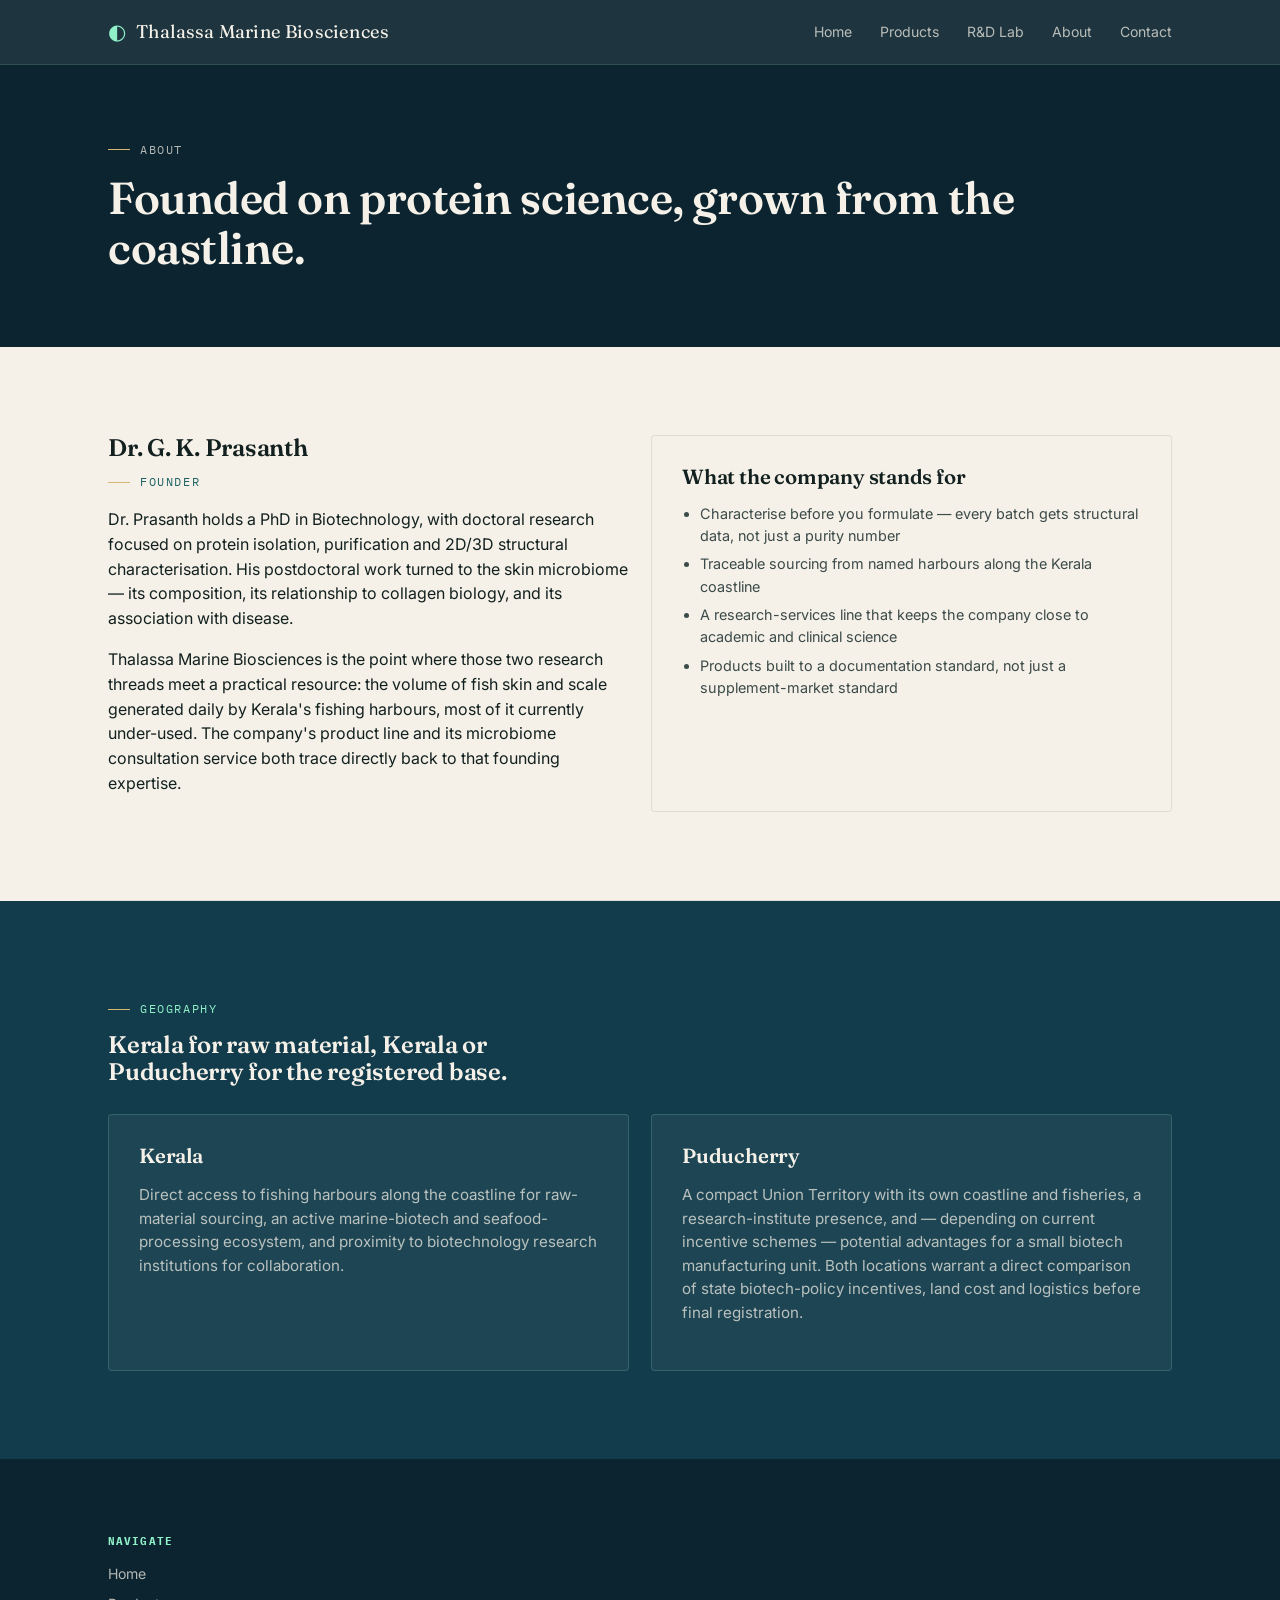
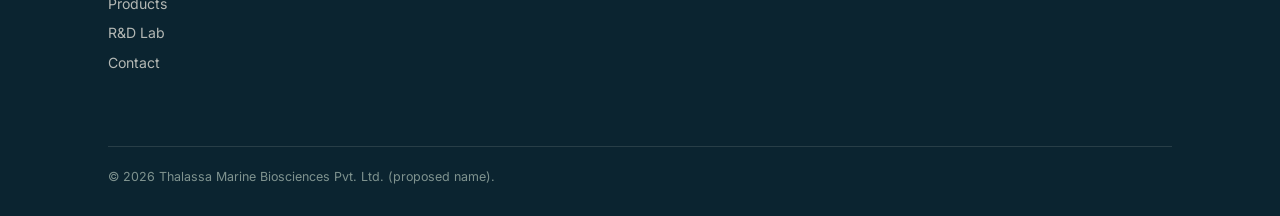
==== about.html @ 976c24a6 "Add files via upload" ====
<!DOCTYPE html>
<html lang="en">
<head>
<meta charset="UTF-8">
<meta name="viewport" content="width=device-width, initial-scale=1.0">
<title>About — Thalassa Marine Biosciences</title>
<link href="https://fonts.googleapis.com/css2?family=Fraunces:opsz,wght@9..144,500;9..144,600&family=Inter:wght@400;500;600&family=IBM+Plex+Mono:wght@400;500&display=swap" rel="stylesheet">
<link rel="stylesheet" href="styles.css">
</head>
<body>

<header class="site">
  <nav class="wrap">
    <a href="index.html" class="brand"><span class="mark">◐</span> Thalassa Marine Biosciences</a>
    <ul>
      <li><a href="index.html">Home</a></li>
      <li><a href="products.html">Products</a></li>
      <li><a href="research.html">R&amp;D Lab</a></li>
      <li><a href="about.html">About</a></li>
      <li><a href="contact.html">Contact</a></li>
    </ul>
  </nav>
</header>

<section class="page-hero">
  <div class="wrap">
    <p class="eyebrow">About</p>
    <h1>Founded on protein science, grown from the coastline.</h1>
  </div>
</section>

<section>
  <div class="wrap">
    <div class="grid cols-2">
      <div>
        <h2 style="max-width:20ch;">Dr. G. K. Prasanth</h2>
        <p class="eyebrow">Founder</p>
        <p>Dr. Prasanth holds a PhD in Biotechnology, with doctoral research focused on protein isolation, purification and 2D/3D structural characterisation. His postdoctoral work turned to the skin microbiome — its composition, its relationship to collagen biology, and its association with disease.</p>
        <p>Thalassa Marine Biosciences is the point where those two research threads meet a practical resource: the volume of fish skin and scale generated daily by Kerala's fishing harbours, most of it currently under-used. The company's product line and its microbiome consultation service both trace directly back to that founding expertise.</p>
      </div>
      <div class="card">
        <h3>What the company stands for</h3>
        <ul>
          <li>Characterise before you formulate — every batch gets structural data, not just a purity number</li>
          <li>Traceable sourcing from named harbours along the Kerala coastline</li>
          <li>A research-services line that keeps the company close to academic and clinical science</li>
          <li>Products built to a documentation standard, not just a supplement-market standard</li>
        </ul>
      </div>
    </div>
  </div>
</section>

<div class="divider"></div>

<section class="section-dark">
  <div class="wrap">
    <p class="eyebrow">Geography</p>
    <h2 style="max-width:26ch;">Kerala for raw material, Kerala or Puducherry for the registered base.</h2>
    <div class="grid cols-2" style="margin-top:28px;">
      <div class="card on-dark">
        <h3>Kerala</h3>
        <p>Direct access to fishing harbours along the coastline for raw-material sourcing, an active marine-biotech and seafood-processing ecosystem, and proximity to biotechnology research institutions for collaboration.</p>
      </div>
      <div class="card on-dark">
        <h3>Puducherry</h3>
        <p>A compact Union Territory with its own coastline and fisheries, a research-institute presence, and — depending on current incentive schemes — potential advantages for a small biotech manufacturing unit. Both locations warrant a direct comparison of state biotech-policy incentives, land cost and logistics before final registration.</p>
      </div>
    </div>
  </div>
</section>

<footer class="site">
  <div class="wrap">
    <div class="cols">
      <div>
        <h5>Navigate</h5>
        <ul>
          <li><a href="index.html">Home</a></li>
          <li><a href="products.html">Products</a></li>
          <li><a href="research.html">R&amp;D Lab</a></li>
          <li><a href="contact.html">Contact</a></li>
        </ul>
      </div>
    </div>
    <div class="fine">© 2026 Thalassa Marine Biosciences Pvt. Ltd. (proposed name).</div>
  </div>
</footer>

</body>
</html>
---- styles.css ----
/* =========================================================
   THALASSA MARINE BIOSCIENCES — design tokens
   Palette: deep ocean ink, marine teal, bioluminescent glow,
   Kerala coir/sand gold, warm parchment paper.
   ========================================================= */

:root{
  --ink:        #0B2430;   /* deep ocean background */
  --depth:      #123B4C;   /* secondary dark panel */
  --teal:       #2C8C90;   /* primary marine accent */
  --teal-dim:   #1E6266;
  --glow:       #8FF0C8;   /* bioluminescent signature accent */
  --sand:       #D7B872;   /* Kerala coir / sand gold, used sparingly */
  --paper:      #F5F1E8;   /* warm parchment, light sections */
  --paper-dim:  #EAE4D4;
  --ink-text:   #12201F;
  --mist:       rgba(245,241,232,0.72);

  --serif: "Fraunces", "Iowan Old Style", Georgia, serif;
  --sans:  "Inter", "Segoe UI", Helvetica, Arial, sans-serif;
  --mono:  "IBM Plex Mono", "SFMono-Regular", Consolas, monospace;

  --max: 1120px;
}

*{ box-sizing: border-box; }
html{ scroll-behavior: smooth; }
body{
  margin:0;
  background: var(--paper);
  color: var(--ink-text);
  font-family: var(--sans);
  line-height: 1.55;
  -webkit-font-smoothing: antialiased;
}

img{ max-width:100%; display:block; }
a{ color: inherit; text-decoration: none; }

.wrap{ max-width: var(--max); margin: 0 auto; padding: 0 28px; }

h1,h2,h3,h4{
  font-family: var(--serif);
  font-weight: 600;
  line-height: 1.12;
  letter-spacing: -0.01em;
  margin: 0 0 0.4em;
}

.eyebrow{
  font-family: var(--mono);
  font-size: 0.72rem;
  letter-spacing: 0.14em;
  text-transform: uppercase;
  color: var(--teal-dim);
  display:flex; align-items:center; gap:10px;
  margin-bottom: 14px;
}
.eyebrow::before{
  content:"";
  width: 22px; height: 1px;
  background: var(--sand);
}

/* ---------- Nav ---------- */
header.site{
  position: sticky; top:0; z-index: 50;
  background: rgba(11,36,48,0.92);
  backdrop-filter: blur(6px);
  border-bottom: 1px solid rgba(143,240,200,0.15);
}
nav.wrap{
  display:flex; align-items:center; justify-content:space-between;
  padding: 16px 28px;
}
.brand{
  display:flex; align-items:center; gap:10px;
  font-family: var(--serif); font-size: 1.15rem; color: var(--paper);
  letter-spacing: 0.01em;
}
.brand .mark{ color: var(--glow); font-size:1.3rem; }
nav.wrap ul{
  list-style:none; display:flex; gap: 28px; margin:0; padding:0;
  font-size: 0.88rem; color: var(--mist);
}
nav.wrap ul a:hover{ color: var(--glow); }
.nav-toggle{ display:none; }

/* ---------- Hero ---------- */
.hero{
  position: relative;
  background: radial-gradient(120% 160% at 15% 0%, #163F51 0%, var(--ink) 55%, #081821 100%);
  color: var(--paper);
  overflow: hidden;
  padding: 96px 0 120px;
}
.hero .wrap{ position:relative; z-index:2; }
.hero h1{
  font-size: clamp(2.4rem, 5vw, 4rem);
  max-width: 15ch;
  color: var(--paper);
}
.hero h1 em{ font-style:normal; color: var(--glow); }
.hero p.lede{
  max-width: 56ch;
  font-size: 1.12rem;
  color: var(--mist);
  margin-bottom: 32px;
}
.cta-row{ display:flex; gap:14px; flex-wrap:wrap; }
.btn{
  display:inline-block;
  padding: 13px 26px;
  border-radius: 3px;
  font-size: 0.92rem;
  font-weight: 600;
  border: 1px solid transparent;
  transition: transform .15s ease, background .15s ease;
}
.btn.primary{ background: var(--glow); color: #06201A; }
.btn.primary:hover{ transform: translateY(-1px); background:#a8f6d6; }
.btn.ghost{ border-color: rgba(245,241,232,0.35); color: var(--paper); }
.btn.ghost:hover{ border-color: var(--glow); color: var(--glow); }

/* helix signature line */
.helix-wrap{
  position:absolute; inset:0; z-index:1; opacity:0.9;
  pointer-events:none;
}
.helix-wrap svg{ position:absolute; right:-4%; top:0; height:100%; width:60%; min-width:520px; }
.helix-strand{
  fill:none; stroke-width:1.6; stroke-linecap:round;
}
.strand-a{ stroke: var(--glow); opacity:0.75; }
.strand-b{ stroke: var(--sand); opacity:0.55; }
.strand-c{ stroke: var(--teal); opacity:0.5; }
.rung{ stroke: rgba(245,241,232,0.25); stroke-width:1; }

@media (prefers-reduced-motion: no-preference){
  .strand-a, .strand-b, .strand-c{
    stroke-dasharray: 6 10;
    animation: drift 14s linear infinite;
  }
  .strand-b{ animation-duration: 18s; animation-direction: reverse; }
  .strand-c{ animation-duration: 22s; }
}
@keyframes drift{ to{ stroke-dashoffset: -320; } }

/* ---------- Sections ---------- */
section{ padding: 88px 0; }
.section-dark{ background: var(--depth); color: var(--paper); }
.section-dark .eyebrow{ color: var(--glow); }
.section-dark h2{ color: var(--paper); }

.lead-col{ max-width: 62ch; margin-bottom: 48px; }
.lead-col p{ font-size: 1.05rem; color: #3c4a49; }
.section-dark .lead-col p{ color: var(--mist); }

/* stat strip */
.stat-strip{
  display:grid; grid-template-columns: repeat(4,1fr); gap:24px;
  border-top: 1px solid rgba(11,36,48,0.12);
  padding-top: 36px; margin-top: 20px;
}
.stat-strip .stat b{
  font-family: var(--serif); font-size:1.8rem; display:block; color: var(--teal-dim);
}
.stat-strip .stat span{ font-family: var(--mono); font-size:0.72rem; letter-spacing:.05em; color:#5b6a68; text-transform:uppercase; }

/* card grid */
.grid{ display:grid; gap: 22px; }
.grid.cols-3{ grid-template-columns: repeat(3, 1fr); }
.grid.cols-2{ grid-template-columns: repeat(2, 1fr); }

.card{
  background: var(--paper);
  border: 1px solid rgba(11,36,48,0.1);
  border-radius: 4px;
  padding: 30px;
  position:relative;
}
.card .tag{
  font-family: var(--mono); font-size:0.68rem; letter-spacing:.08em;
  text-transform:uppercase; color: var(--teal-dim);
  background: rgba(44,140,144,0.09);
  display:inline-block; padding:4px 9px; border-radius:2px; margin-bottom:14px;
}
.card h3{ font-size:1.28rem; margin-bottom:10px; }
.card p{ color:#3c4a49; font-size:0.95rem; }
.card ul{ margin:14px 0 0; padding-left:18px; font-size:0.9rem; color:#3c4a49; }
.card ul li{ margin-bottom:6px; }

.card.on-dark{ background: rgba(245,241,232,0.05); border-color: rgba(143,240,200,0.18); }
.card.on-dark .tag{ background: rgba(143,240,200,0.12); color: var(--glow); }
.card.on-dark h3{ color: var(--paper); }
.card.on-dark p, .card.on-dark ul{ color: var(--mist); }

/* process / lab list */
.lab-row{
  display:grid; grid-template-columns: 120px 1fr; gap: 26px;
  padding: 26px 0; border-top: 1px solid rgba(245,241,232,0.14);
}
.lab-row:last-child{ border-bottom: 1px solid rgba(245,241,232,0.14); }
.lab-row .code{ font-family: var(--mono); color: var(--sand); font-size:0.85rem; }
.lab-row h4{ color: var(--paper); font-size:1.12rem; margin-bottom:6px; }
.lab-row p{ color: var(--mist); font-size:0.94rem; margin:0; }
.lab-row .equip{ font-family: var(--mono); font-size:0.78rem; color: var(--glow); margin-top:8px; opacity:0.9; }

/* footer */
footer.site{
  background: var(--ink); color: var(--mist);
  padding: 56px 0 30px; font-size: 0.88rem;
}
footer.site .wrap{ display:flex; justify-content:space-between; flex-wrap:wrap; gap:24px; }
footer .cols{ display:flex; gap:64px; flex-wrap:wrap; }
footer h5{ font-family: var(--mono); font-size:0.7rem; letter-spacing:.1em; text-transform:uppercase; color: var(--glow); margin-bottom:12px; }
footer ul{ list-style:none; margin:0; padding:0; }
footer li{ margin-bottom:8px; }
footer li a:hover{ color: var(--glow); }
.fine{ margin-top:40px; padding-top:20px; border-top:1px solid rgba(245,241,232,0.12); font-size:0.78rem; color:#7f938f; width:100%; }

/* page hero (inner pages) */
.page-hero{
  background: var(--ink); color: var(--paper);
  padding: 64px 0 56px;
}
.page-hero h1{ color: var(--paper); font-size: clamp(2rem, 4vw, 2.8rem); }
.page-hero p{ color: var(--mist); max-width:60ch; }

.divider{ height:1px; background: rgba(11,36,48,0.1); margin: 0 auto; max-width: var(--max); }

/* simple form */
form.contact{ display:grid; gap:16px; max-width: 560px; }
form.contact label{ font-family: var(--mono); font-size:0.75rem; text-transform:uppercase; letter-spacing:.06em; color:var(--teal-dim); }
form.contact input, form.contact textarea, form.contact select{
  padding: 12px 14px; border:1px solid rgba(11,36,48,0.2); border-radius:3px;
  font-family: var(--sans); font-size:0.95rem; background: #fff;
}
form.contact textarea{ min-height:120px; resize:vertical; }

@media (max-width: 880px){
  nav.wrap ul{ display:none; }
  .grid.cols-3, .grid.cols-2{ grid-template-columns: 1fr; }
  .stat-strip{ grid-template-columns: repeat(2,1fr); }
  .lab-row{ grid-template-columns: 1fr; gap:8px; }
  footer .cols{ gap:36px; }
}
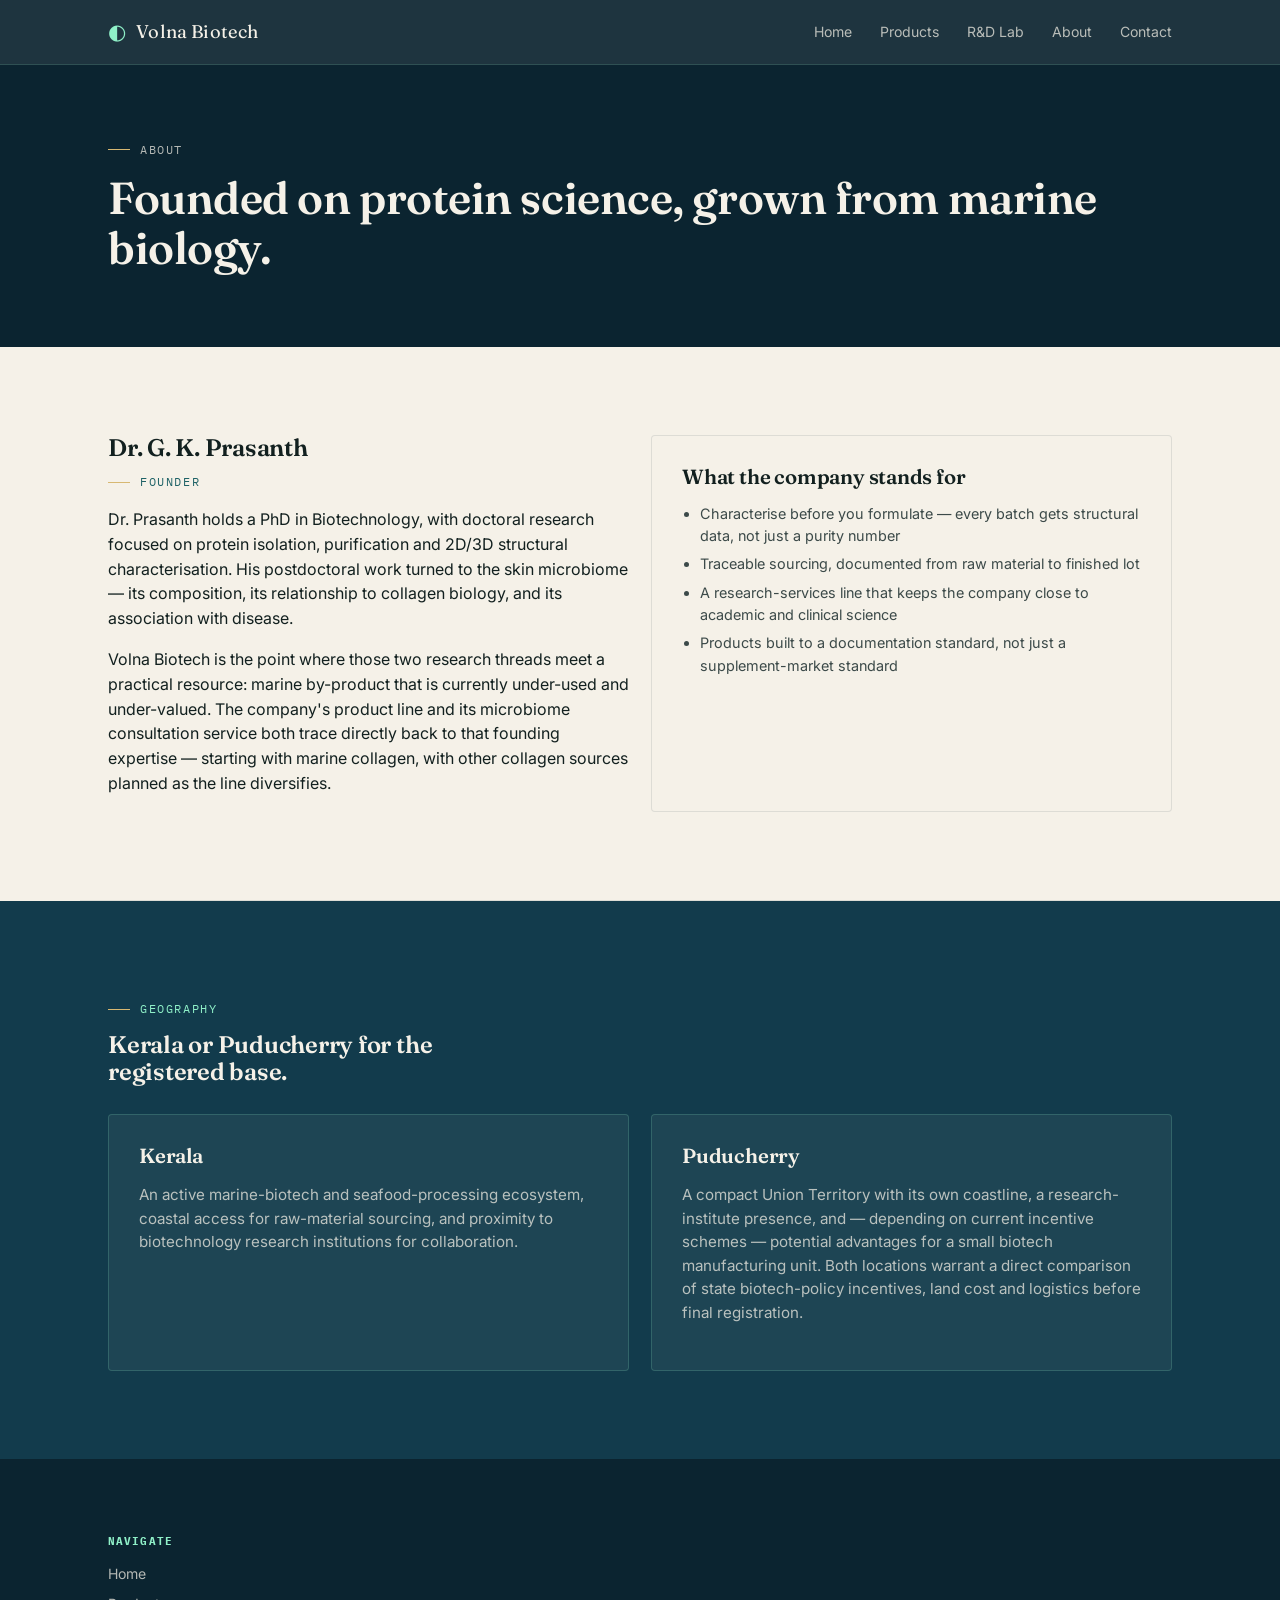
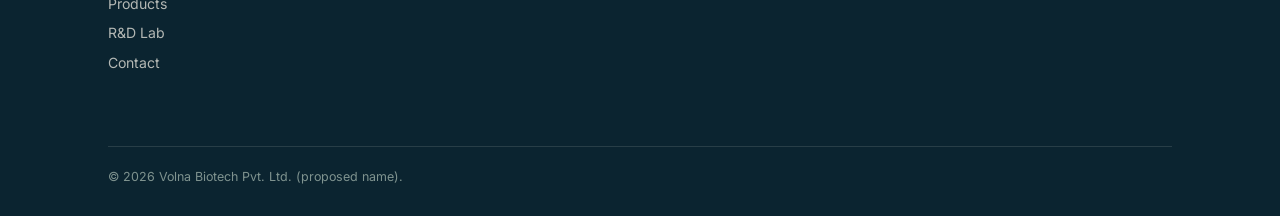
==== commit 33a8d596: "Add files via upload" ====
--- a/about.html
+++ b/about.html
@@ -3,7 +3,7 @@
 <head>
 <meta charset="UTF-8">
 <meta name="viewport" content="width=device-width, initial-scale=1.0">
-<title>About — Thalassa Marine Biosciences</title>
+<title>About — Volna Biotech</title>
 <link href="https://fonts.googleapis.com/css2?family=Fraunces:opsz,wght@9..144,500;9..144,600&family=Inter:wght@400;500;600&family=IBM+Plex+Mono:wght@400;500&display=swap" rel="stylesheet">
 <link rel="stylesheet" href="styles.css">
 </head>
@@ -11,7 +11,7 @@
 
 <header class="site">
   <nav class="wrap">
-    <a href="index.html" class="brand"><span class="mark">◐</span> Thalassa Marine Biosciences</a>
+    <a href="index.html" class="brand"><span class="mark">◐</span> Volna Biotech</a>
     <ul>
       <li><a href="index.html">Home</a></li>
       <li><a href="products.html">Products</a></li>
@@ -25,7 +25,7 @@
 <section class="page-hero">
   <div class="wrap">
     <p class="eyebrow">About</p>
-    <h1>Founded on protein science, grown from the coastline.</h1>
+    <h1>Founded on protein science, grown from marine biology.</h1>
   </div>
 </section>
 
@@ -36,13 +36,13 @@
         <h2 style="max-width:20ch;">Dr. G. K. Prasanth</h2>
         <p class="eyebrow">Founder</p>
         <p>Dr. Prasanth holds a PhD in Biotechnology, with doctoral research focused on protein isolation, purification and 2D/3D structural characterisation. His postdoctoral work turned to the skin microbiome — its composition, its relationship to collagen biology, and its association with disease.</p>
-        <p>Thalassa Marine Biosciences is the point where those two research threads meet a practical resource: the volume of fish skin and scale generated daily by Kerala's fishing harbours, most of it currently under-used. The company's product line and its microbiome consultation service both trace directly back to that founding expertise.</p>
+        <p>Volna Biotech is the point where those two research threads meet a practical resource: marine by-product that is currently under-used and under-valued. The company's product line and its microbiome consultation service both trace directly back to that founding expertise — starting with marine collagen, with other collagen sources planned as the line diversifies.</p>
       </div>
       <div class="card">
         <h3>What the company stands for</h3>
         <ul>
           <li>Characterise before you formulate — every batch gets structural data, not just a purity number</li>
-          <li>Traceable sourcing from named harbours along the Kerala coastline</li>
+          <li>Traceable sourcing, documented from raw material to finished lot</li>
           <li>A research-services line that keeps the company close to academic and clinical science</li>
           <li>Products built to a documentation standard, not just a supplement-market standard</li>
         </ul>
@@ -56,15 +56,15 @@
 <section class="section-dark">
   <div class="wrap">
     <p class="eyebrow">Geography</p>
-    <h2 style="max-width:26ch;">Kerala for raw material, Kerala or Puducherry for the registered base.</h2>
+    <h2 style="max-width:26ch;">Kerala or Puducherry for the registered base.</h2>
     <div class="grid cols-2" style="margin-top:28px;">
       <div class="card on-dark">
         <h3>Kerala</h3>
-        <p>Direct access to fishing harbours along the coastline for raw-material sourcing, an active marine-biotech and seafood-processing ecosystem, and proximity to biotechnology research institutions for collaboration.</p>
+        <p>An active marine-biotech and seafood-processing ecosystem, coastal access for raw-material sourcing, and proximity to biotechnology research institutions for collaboration.</p>
       </div>
       <div class="card on-dark">
         <h3>Puducherry</h3>
-        <p>A compact Union Territory with its own coastline and fisheries, a research-institute presence, and — depending on current incentive schemes — potential advantages for a small biotech manufacturing unit. Both locations warrant a direct comparison of state biotech-policy incentives, land cost and logistics before final registration.</p>
+        <p>A compact Union Territory with its own coastline, a research-institute presence, and — depending on current incentive schemes — potential advantages for a small biotech manufacturing unit. Both locations warrant a direct comparison of state biotech-policy incentives, land cost and logistics before final registration.</p>
       </div>
     </div>
   </div>
@@ -83,7 +83,7 @@
         </ul>
       </div>
     </div>
-    <div class="fine">© 2026 Thalassa Marine Biosciences Pvt. Ltd. (proposed name).</div>
+    <div class="fine">© 2026 Volna Biotech Pvt. Ltd. (proposed name).</div>
   </div>
 </footer>
 
--- a/styles.css
+++ b/styles.css
@@ -16,6 +16,14 @@
   --ink-text:   #12201F;
   --mist:       rgba(245,241,232,0.72);
 
+  /* product-category accents, used on homepage icon badges and card tops */
+  --c1: #F2704B; /* peptide supplement — coral */
+  --c2: #E8B84B; /* sponge — amber */
+  --c3: #2C8C90; /* matrix — teal (brand) */
+  --c4: #9A6FD1; /* allied lines — violet */
+  --c5: #4FD8B0; /* services — mint */
+  --c6: #4FA8E8; /* R&D — sky blue */
+
   --serif: "Fraunces", "Iowan Old Style", Georgia, serif;
   --sans:  "Inter", "Segoe UI", Helvetica, Arial, sans-serif;
   --mono:  "IBM Plex Mono", "SFMono-Regular", Consolas, monospace;
@@ -89,7 +97,10 @@
 /* ---------- Hero ---------- */
 .hero{
   position: relative;
-  background: radial-gradient(120% 160% at 15% 0%, #163F51 0%, var(--ink) 55%, #081821 100%);
+  background:
+    radial-gradient(60% 70% at 85% 10%, rgba(242,112,75,0.16) 0%, transparent 60%),
+    radial-gradient(55% 65% at 10% 90%, rgba(79,216,176,0.14) 0%, transparent 60%),
+    radial-gradient(120% 160% at 15% 0%, #163F51 0%, var(--ink) 55%, #081821 100%);
   color: var(--paper);
   overflow: hidden;
   padding: 96px 0 120px;
@@ -163,7 +174,7 @@
   padding-top: 36px; margin-top: 20px;
 }
 .stat-strip .stat b{
-  font-family: var(--serif); font-size:1.8rem; display:block; color: var(--teal-dim);
+  font-family: var(--serif); font-size:1.8rem; display:block; color: var(--sc, var(--teal-dim));
 }
 .stat-strip .stat span{ font-family: var(--mono); font-size:0.72rem; letter-spacing:.05em; color:#5b6a68; text-transform:uppercase; }
 
@@ -194,6 +205,17 @@
 .card.on-dark .tag{ background: rgba(143,240,200,0.12); color: var(--glow); }
 .card.on-dark h3{ color: var(--paper); }
 .card.on-dark p, .card.on-dark ul{ color: var(--mist); }
+
+/* colored product cards (accent = one of --c1..--c6, set inline per card) */
+.card.accent{ border-top: 4px solid var(--accent); }
+.icon-badge{
+  width: 52px; height: 52px; border-radius: 50%;
+  display:flex; align-items:center; justify-content:center;
+  background: color-mix(in srgb, var(--accent) 16%, transparent);
+  margin-bottom: 16px;
+}
+.icon-badge svg{ width: 26px; height:26px; }
+.card.on-dark .icon-badge{ background: color-mix(in srgb, var(--accent) 22%, transparent); }
 
 /* process / lab list */
 .lab-row{
